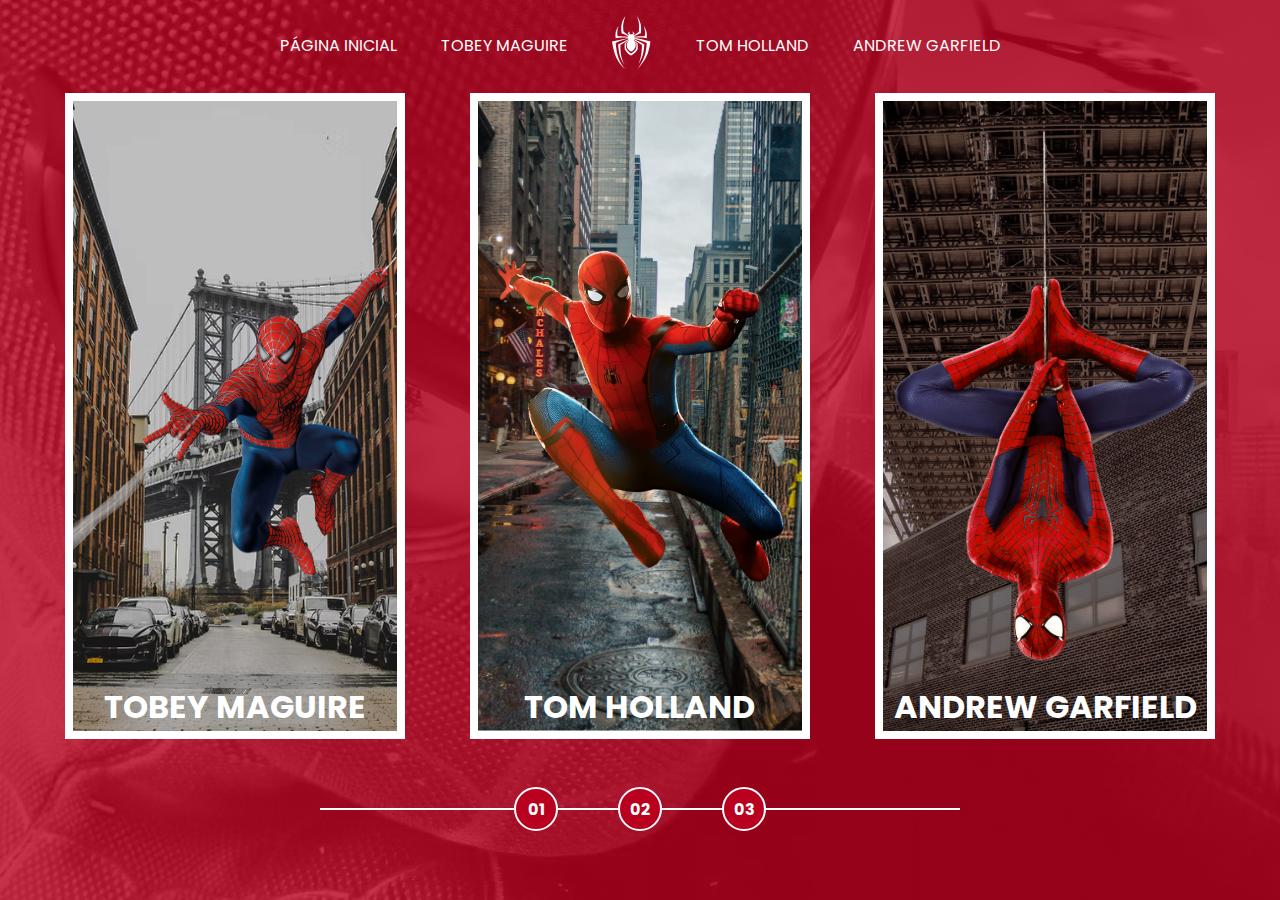
==== index.html @ 566294e0 "first commit" ====
<!DOCTYPE html>
<html lang="pt-br">
  <head>
    <meta charset="UTF-8" />
    <meta http-equiv="X-UA-Compatible" content="IE=edge" />
    <meta name="viewport" content="width=device-width, initial-scale=1.0" />
    <link rel="stylesheet" href="./assets/css/homepage-styles.css" />
    <script src="./assets/js/card-hover-animation.js"></script>
    <title>Spider Man | Multiversos</title>
  </head>
  <body>
    <nav class="s-menu">
      <ul>
        <li class="s-menu__item">
          <a href="/">Página Inicial</a>
        </li>
        <li class="s-menu__item">
          <a href="#">Tobey Maguire</a>
        </li>
        <li class="s-menu__item s-menu__icon">
          <img
            src="./assets/images/icons/spider.svg"
            alt="Spider-Man Multiverso"
          />
        </li>
        <li class="s-menu__item">
          <a href="#">Tom Holland</a>
        </li>
        <li class="s-menu__item">
          <a href="#">Andrew Garfield</a>
        </li>
      </ul>
    </nav>
    <div class="s-container">
      <a href="#" class="s-card" id="spider-man-01">
        <img src="./assets/images/pic-sm-bg-01.jpg" alt="" class="s-card__background" />
        <img src="./assets/images/spider-man-01.png" alt="Tobey Maguire" class="s-card__image" />
        <h2 class="s-card__title">Tobey Maguire</h2>
      </a>
      <a href="#" class="s-card" id="spider-man-02">
        <img src="./assets/images/pic-sm-bg-02.jpg" alt="" class="s-card__background" />
        <img src="./assets/images/spider-man-02.png" alt="Tom Holland" class="s-card__image" />
        <h2 class="s-card__title">Tom Holland</h2>
      </a>
      <a href="#" class="s-card" id="spider-man-03">
        <img src="./assets/images/pic-sm-bg-03.jpg" alt=""  class="s-card__background"/>
        <img src="./assets/images/spider-man-03.png" alt="Andrew Garfield" class="s-card__image" />
        <h2 class="s-card__title">Andrew Garfield</h2>
      </a>
    </div>
    <div class="s-controller">
        <div class="s-controller__button">
            01
        </div>
        <div class="s-controller__button">
            02
        </div>
        <div class="s-controller__button">
            03
        </div>
        <div class="s-controller__line"></div>
    </div>
  </body>
</html>
---- assets/css/homepage-styles.css ----
@import url("./reset.css");
@import url("./global.css");

body {
  background-color: var(--primary-color);
}

body::before {
  content: "";
  background-image: url(/assets/images/spider-man-background.jpg);
  background-repeat: no-repeat;
  background-position: center;
  background-size: cover;
  width: 100%;
  height: 100%;
  position: absolute;
  opacity: 0.2;
transition: background-image 1s ease-in-out, opacity 1s ease-in-out;
}

.s-menu {
  padding: 1rem 0;
  width: 100%;
  text-align: center;
  position: relative;
}

.s-menu__item {
  display: inline-block;
  text-transform: uppercase;
  margin: 0 1.25rem;
}

.s-menu__icon {
  width: 2.5rem;
  margin: 0 1.25rem;
  vertical-align: middle;
}

.s-container {
  position: relative;
  display: flex;
  align-items: center;
  justify-content: space-evenly;
}

.s-card {
  border: 0.5rem solid #ffffff;
  width: calc(100% / 3 - 8%);
  height: 70vh;
  position: relative;
  transition: filter .5s ease-in-out;
}

.s-card__background{
    width: 100%;
    height: 100%;
    object-fit: cover;
    position: absolute;
    opacity: 1;
    transition: opacity 1s ease-in-out;
}

.s-card__image{
    width: 100%;
    height: 100%;
    object-fit: contain;
    position: relative;
    transition: 1s ease-in-out;
}

.s-card__title{
    font-size: 2rem;
    text-transform: uppercase;
    text-align: center;
    position: absolute;
    width: 100%;
    bottom: 0;
    transition: bottom 1s ease-in-out;
}

.s-controller{
    position: relative;
    display: flex;
    justify-content: center;
    align-items: center;
    margin-top: 3rem;
}

.s-controller__button{
    display: flex;
    align-items: center;
    justify-content: center;
    width: 2.5rem;
    height: 2.5rem;
    border: 2px solid #ffffff;
    border-radius: 50% ;
    background-color: var(--primary-color);
    text-align: center;
    font-size: 1rem;
    font-weight: bold;
    cursor: pointer;
    z-index: 1;
    transition: transform 0.3s ease-in-out ;
}

.s-controller__button:hover{
    transform: scale(1.1);
}

.s-controller__button:nth-child(2){
    margin: 0 3.75rem;
}

.s-controller__line{
    background-color: #ffffff;
    width: 50%;
    height: 2px;
    position: absolute;
}

/* Hover animation with JS */

.s-card--hovered .s-card__background{
    cursor: pointer;
    opacity: 0;
}

.s-card--hovered .s-card__image{
    transform: scale(1.4);
    filter: drop-shadow(30px 10px 4px rgba(0,0,0,.5));
}

body#spider-man-01-hovered::before{
    background-image: url(/assets/images/pic-sm-bg-01.jpg);
}

body#spider-man-02-hovered::before{
    background-image: url(/assets/images/pic-sm-bg-02.jpg);
}

body#spider-man-03-hovered::before{
    background-image: url(/assets/images/pic-sm-bg-03.jpg);
}

body[id^="spider-man-"]::before{
    opacity: 1;
}

body[id^="spider-man-"] .s-card:not(.s-card--hovered){
    filter: grayscale(100%);
}

.s-card--hovered .s-card__title{
    bottom: 50%;
}
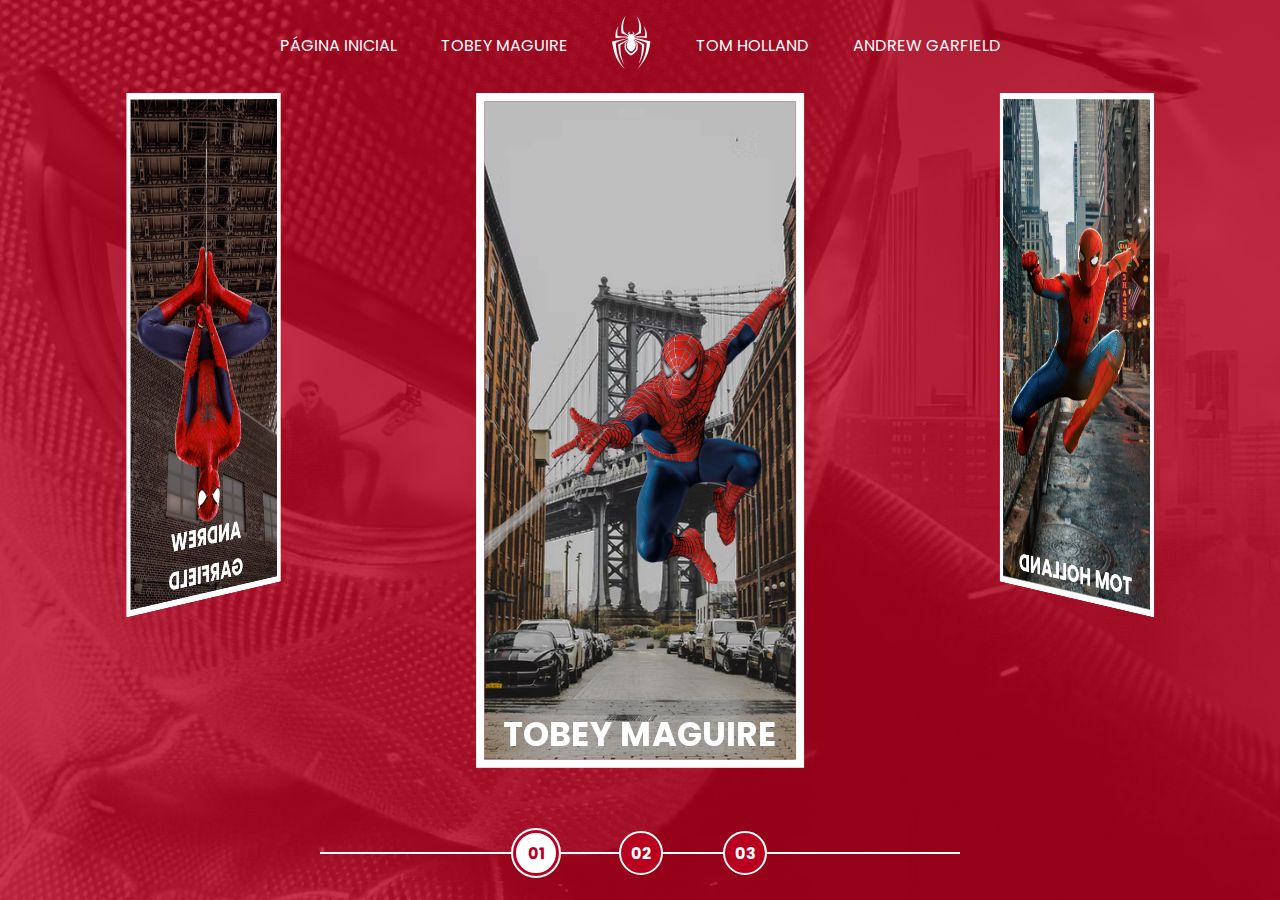
==== commit c690adc1: "update project" ====
--- a/index.html
+++ b/index.html
@@ -5,7 +5,7 @@
     <meta http-equiv="X-UA-Compatible" content="IE=edge" />
     <meta name="viewport" content="width=device-width, initial-scale=1.0" />
     <link rel="stylesheet" href="./assets/css/homepage-styles.css" />
-    <script src="./assets/js/card-hover-animation.js"></script>
+    <script src="./assets/js/script.js"></script>
     <title>Spider Man | Multiversos</title>
   </head>
   <body>
@@ -15,7 +15,7 @@
           <a href="/">Página Inicial</a>
         </li>
         <li class="s-menu__item">
-          <a href="#">Tobey Maguire</a>
+          <a href="./pages/tobey-maguire/spider-man-01.html">Tobey Maguire</a>
         </li>
         <li class="s-menu__item s-menu__icon">
           <img
@@ -24,41 +24,96 @@
           />
         </li>
         <li class="s-menu__item">
-          <a href="#">Tom Holland</a>
+          <a href="./pages/tom-holland/spider-man-01.html">Tom Holland</a>
         </li>
         <li class="s-menu__item">
-          <a href="#">Andrew Garfield</a>
+          <a href="./pages/andrew-garfield/spider-man-01.html"
+            >Andrew Garfield</a
+          >
         </li>
       </ul>
     </nav>
     <div class="s-container">
-      <a href="#" class="s-card" id="spider-man-01">
-        <img src="./assets/images/pic-sm-bg-01.jpg" alt="" class="s-card__background" />
-        <img src="./assets/images/spider-man-01.png" alt="Tobey Maguire" class="s-card__image" />
-        <h2 class="s-card__title">Tobey Maguire</h2>
-      </a>
-      <a href="#" class="s-card" id="spider-man-02">
-        <img src="./assets/images/pic-sm-bg-02.jpg" alt="" class="s-card__background" />
-        <img src="./assets/images/spider-man-02.png" alt="Tom Holland" class="s-card__image" />
-        <h2 class="s-card__title">Tom Holland</h2>
-      </a>
-      <a href="#" class="s-card" id="spider-man-03">
-        <img src="./assets/images/pic-sm-bg-03.jpg" alt=""  class="s-card__background"/>
-        <img src="./assets/images/spider-man-03.png" alt="Andrew Garfield" class="s-card__image" />
-        <h2 class="s-card__title">Andrew Garfield</h2>
-      </a>
+      <div
+        class="s-cards-carousel"
+        style="transform: translateZ(-40vw) rotateY(0deg)"
+      >
+        <a
+          href="./pages/tobey-maguire/spider-man-01.html"
+          class="s-card"
+          id="spider-man-01"
+        >
+          <img
+            src="./assets/images/pic-sm-bg-01.jpg"
+            alt=""
+            class="s-card__background"
+          />
+          <img
+            src="./assets/images/spider-man-01.png"
+            alt="Tobey Maguire"
+            class="s-card__image"
+          />
+          <h2 class="s-card__title">Tobey Maguire</h2>
+        </a>
+        <a
+          href="./pages/tom-holland/spider-man-01.html"
+          class="s-card"
+          id="spider-man-02"
+        >
+          <img
+            src="./assets/images/pic-sm-bg-02.jpg"
+            alt=""
+            class="s-card__background"
+          />
+          <img
+            src="./assets/images/spider-man-02.png"
+            alt="Tom Holland"
+            class="s-card__image"
+          />
+          <h2 class="s-card__title">Tom Holland</h2>
+        </a>
+        <a
+          href="./pages/andrew-garfield/spider-man-01.html"
+          class="s-card"
+          id="spider-man-03"
+        >
+          <img
+            src="./assets/images/pic-sm-bg-03.jpg"
+            alt=""
+            class="s-card__background"
+          />
+          <img
+            src="./assets/images/spider-man-03.png"
+            alt="Andrew Garfield"
+            class="s-card__image"
+          />
+          <h2 class="s-card__title">Andrew Garfield</h2>
+        </a>
+      </div>
     </div>
     <div class="s-controller">
-        <div class="s-controller__button">
-            01
-        </div>
-        <div class="s-controller__button">
-            02
-        </div>
-        <div class="s-controller__button">
-            03
-        </div>
-        <div class="s-controller__line"></div>
+      <div
+        id="1"
+        onclick="selectCarouselItem(this)"
+        class="s-controller__button s-controller__button--active"
+      >
+        01
+      </div>
+      <div
+        id="2"
+        onclick="selectCarouselItem(this)"
+        class="s-controller__button"
+      >
+        02
+      </div>
+      <div
+        id="3"
+        onclick="selectCarouselItem(this)"
+        class="s-controller__button"
+      >
+        03
+      </div>
+      <div class="s-controller__line"></div>
     </div>
   </body>
 </html>
--- a/assets/css/homepage-styles.css
+++ b/assets/css/homepage-styles.css
@@ -1,5 +1,5 @@
-@import url("./reset.css");
-@import url("./global.css");
+@import url("reset.css");
+@import url("global.css");
 
 body {
   background-color: var(--primary-color);
@@ -7,7 +7,7 @@
 
 body::before {
   content: "";
-  background-image: url(/assets/images/spider-man-background.jpg);
+  background-image: url("../images/spider-man-background.jpg");
   background-repeat: no-repeat;
   background-position: center;
   background-size: cover;
@@ -15,7 +15,7 @@
   height: 100%;
   position: absolute;
   opacity: 0.2;
-transition: background-image 1s ease-in-out, opacity 1s ease-in-out;
+  transition: background-image 1s ease-in-out, opacity 1s ease-in-out;
 }
 
 .s-menu {
@@ -42,115 +42,145 @@
   display: flex;
   align-items: center;
   justify-content: space-evenly;
+  perspective: 3000px;
 }
 
 .s-card {
-  border: 0.5rem solid #ffffff;
-  width: calc(100% / 3 - 8%);
+  border: 0.5rem solid white;
+  width: 100%;
   height: 70vh;
-  position: relative;
-  transition: filter .5s ease-in-out;
+  position: absolute;
+  transition: filter 0.5s ease-in-out;
 }
 
-.s-card__background{
-    width: 100%;
-    height: 100%;
-    object-fit: cover;
-    position: absolute;
-    opacity: 1;
-    transition: opacity 1s ease-in-out;
+.s-card:nth-child(1) {
+  transform: rotateY(0deg) translateZ(50vw);
 }
 
-.s-card__image{
-    width: 100%;
-    height: 100%;
-    object-fit: contain;
-    position: relative;
-    transition: 1s ease-in-out;
+.s-card:nth-child(2) {
+  transform: rotateY(120deg) translateZ(50vw);
 }
 
-.s-card__title{
-    font-size: 2rem;
-    text-transform: uppercase;
-    text-align: center;
-    position: absolute;
-    width: 100%;
-    bottom: 0;
-    transition: bottom 1s ease-in-out;
+.s-card:nth-child(3) {
+  transform: rotateY(240deg) translateZ(50vw);
 }
 
-.s-controller{
-    position: relative;
-    display: flex;
-    justify-content: center;
-    align-items: center;
-    margin-top: 3rem;
+.s-card__background {
+  width: 100%;
+  height: 100%;
+  object-fit: cover;
+  position: absolute;
+  opacity: 1;
+  transition: opacity 1s ease-in-out;
 }
 
-.s-controller__button{
-    display: flex;
-    align-items: center;
-    justify-content: center;
-    width: 2.5rem;
-    height: 2.5rem;
-    border: 2px solid #ffffff;
-    border-radius: 50% ;
-    background-color: var(--primary-color);
-    text-align: center;
-    font-size: 1rem;
-    font-weight: bold;
-    cursor: pointer;
-    z-index: 1;
-    transition: transform 0.3s ease-in-out ;
+.s-card__image {
+  width: 100%;
+  height: 100%;
+  object-fit: contain;
+  position: relative;
+  transition: 1s ease-in-out;
 }
 
-.s-controller__button:hover{
-    transform: scale(1.1);
+.s-card__title {
+  font-size: 2rem;
+  text-transform: uppercase;
+  text-align: center;
+  position: absolute;
+  width: 100%;
+  bottom: 0;
+  transition: bottom 1s ease-in-out;
 }
 
-.s-controller__button:nth-child(2){
-    margin: 0 3.75rem;
+.s-controller {
+  position: absolute;
+  display: flex;
+  justify-content: center;
+  align-items: center;
+  margin-top: 3rem;
+  bottom: 1.5rem;
+  width: 100%;
 }
 
-.s-controller__line{
-    background-color: #ffffff;
-    width: 50%;
-    height: 2px;
-    position: absolute;
+.s-controller__button {
+  display: flex;
+  align-items: center;
+  justify-content: center;
+  width: 2.5rem;
+  height: 2.5rem;
+  border: 2px solid white;
+  border-radius: 50%;
+  background-color: var(--primary-color);
+  text-align: center;
+  font-size: 1rem;
+  font-weight: bold;
+  cursor: pointer;
+  z-index: 1;
+  transition: transform 0.3s ease-in-out;
 }
 
-/* Hover animation with JS */
-
-.s-card--hovered .s-card__background{
-    cursor: pointer;
-    opacity: 0;
+.s-controller__button:hover {
+  transform: scale(1.1);
 }
 
-.s-card--hovered .s-card__image{
-    transform: scale(1.4);
-    filter: drop-shadow(30px 10px 4px rgba(0,0,0,.5));
+.s-controller__button:nth-child(2) {
+  margin: 0 3.75rem;
 }
 
-body#spider-man-01-hovered::before{
-    background-image: url(/assets/images/pic-sm-bg-01.jpg);
+.s-controller__button--active {
+  background-color: white;
+  color: var(--primary-color);
+  border: 0.1875rem solid var(--primary-color);
+  outline: 0.125rem solid white;
 }
 
-body#spider-man-02-hovered::before{
-    background-image: url(/assets/images/pic-sm-bg-02.jpg);
+.s-controller__line {
+  background-color: white;
+  width: 50%;
+  height: 2px;
+  position: absolute;
 }
 
-body#spider-man-03-hovered::before{
-    background-image: url(/assets/images/pic-sm-bg-03.jpg);
+/* Hover Animation */
+
+.s-card--hovered .s-card__background {
+  cursor: pointer;
+  opacity: 0;
 }
 
-body[id^="spider-man-"]::before{
-    opacity: 1;
+.s-card--hovered .s-card__image {
+  transform: scale(1.4);
+  filter: drop-shadow(30px 10px 4px rgba(0, 0, 0, 0.5));
 }
 
-body[id^="spider-man-"] .s-card:not(.s-card--hovered){
-    filter: grayscale(100%);
+body#spider-man-01-hovered::before {
+  background-image: url("../images/pic-sm-bg-01.jpg");
 }
 
-.s-card--hovered .s-card__title{
-    bottom: 50%;
-}+body#spider-man-02-hovered::before {
+  background-image: url("../images/pic-sm-bg-02.jpg");
+}
+
+body#spider-man-03-hovered::before {
+  background-image: url("../images/pic-sm-bg-03.jpg");
+}
+
+body[id^="spider-man-"]::before {
+  opacity: 1;
+}
+
+body[id^="spider-man-"] .s-card:not(.s-card--hovered) {
+  filter: grayscale(100%);
+}
+
+.s-card--hovered .s-card__title {
+  bottom: 50%;
+}
+
+.s-cards-carousel {
+  display: flex;
+  justify-content: center;
+  width: calc(100vw / 3 - 10%);
+  transform-style: preserve-3d;
+  transition: transform 0.4s ease-in;
+}
